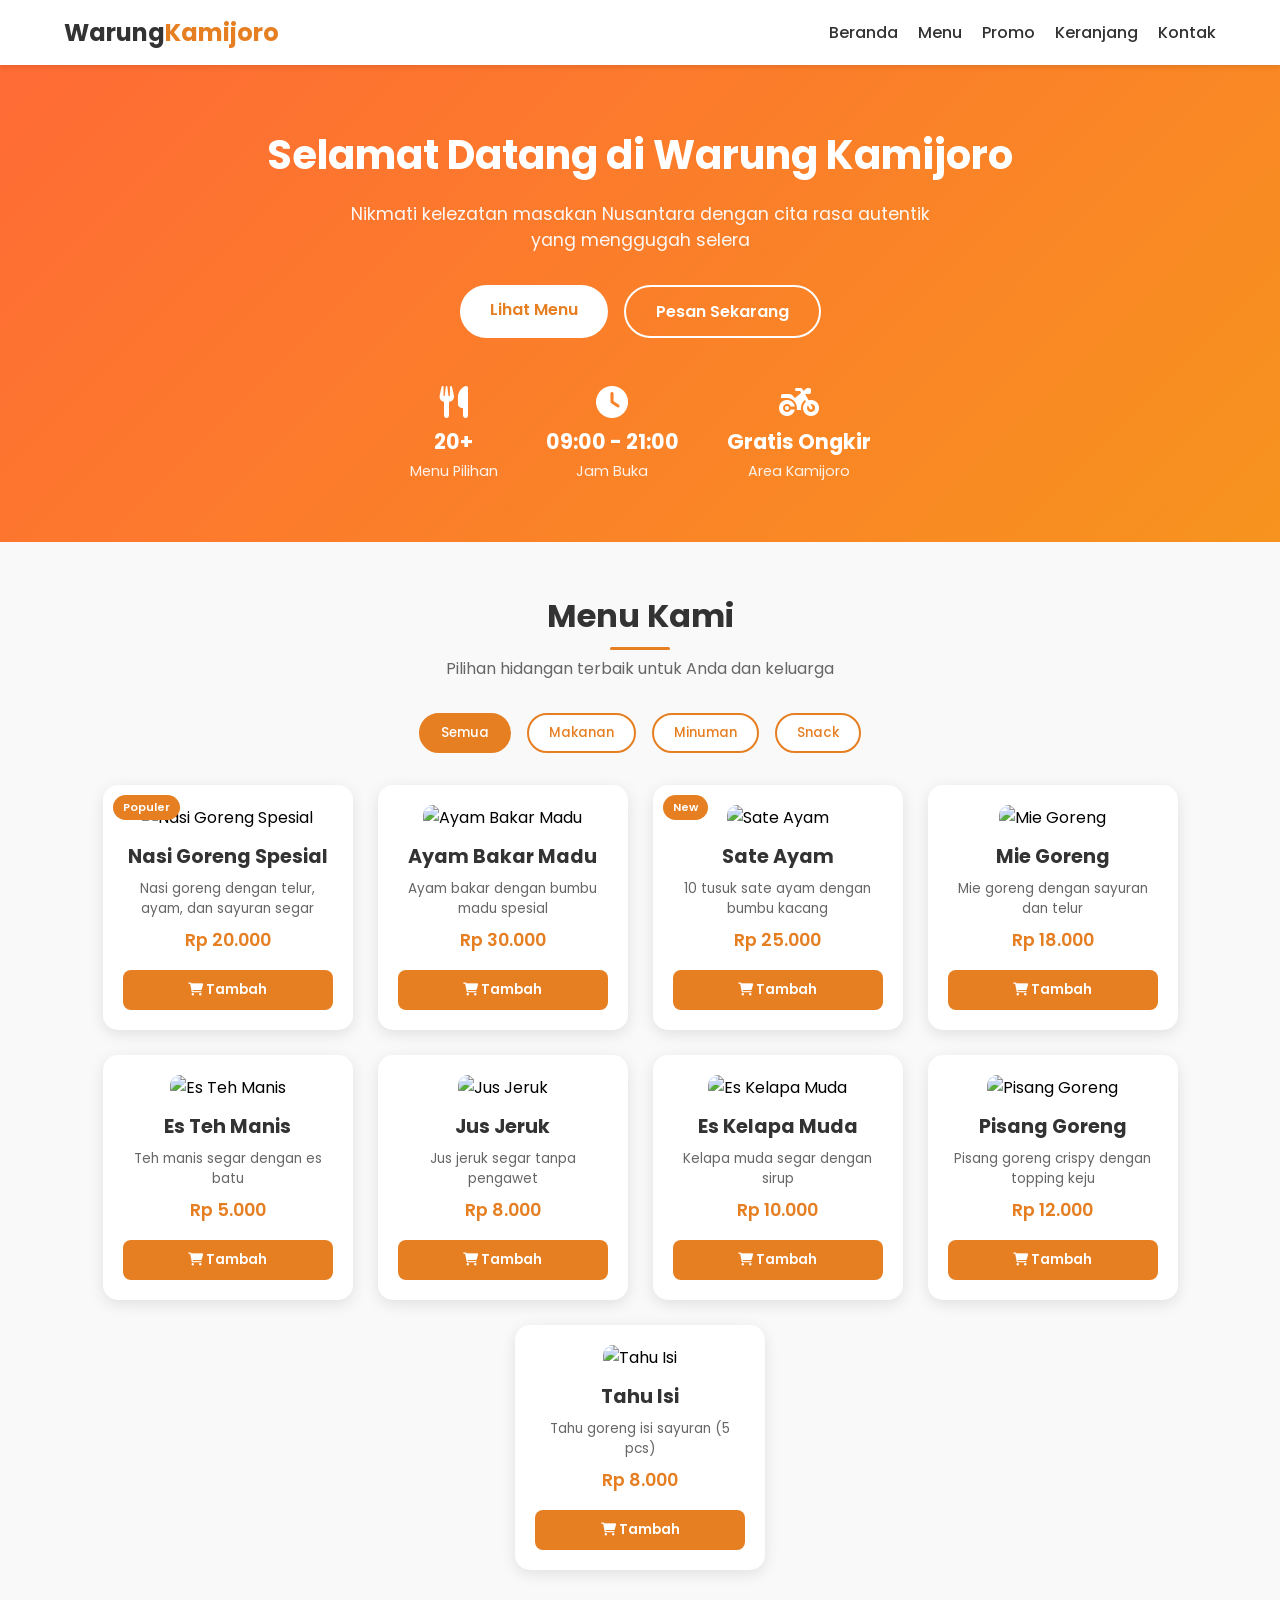
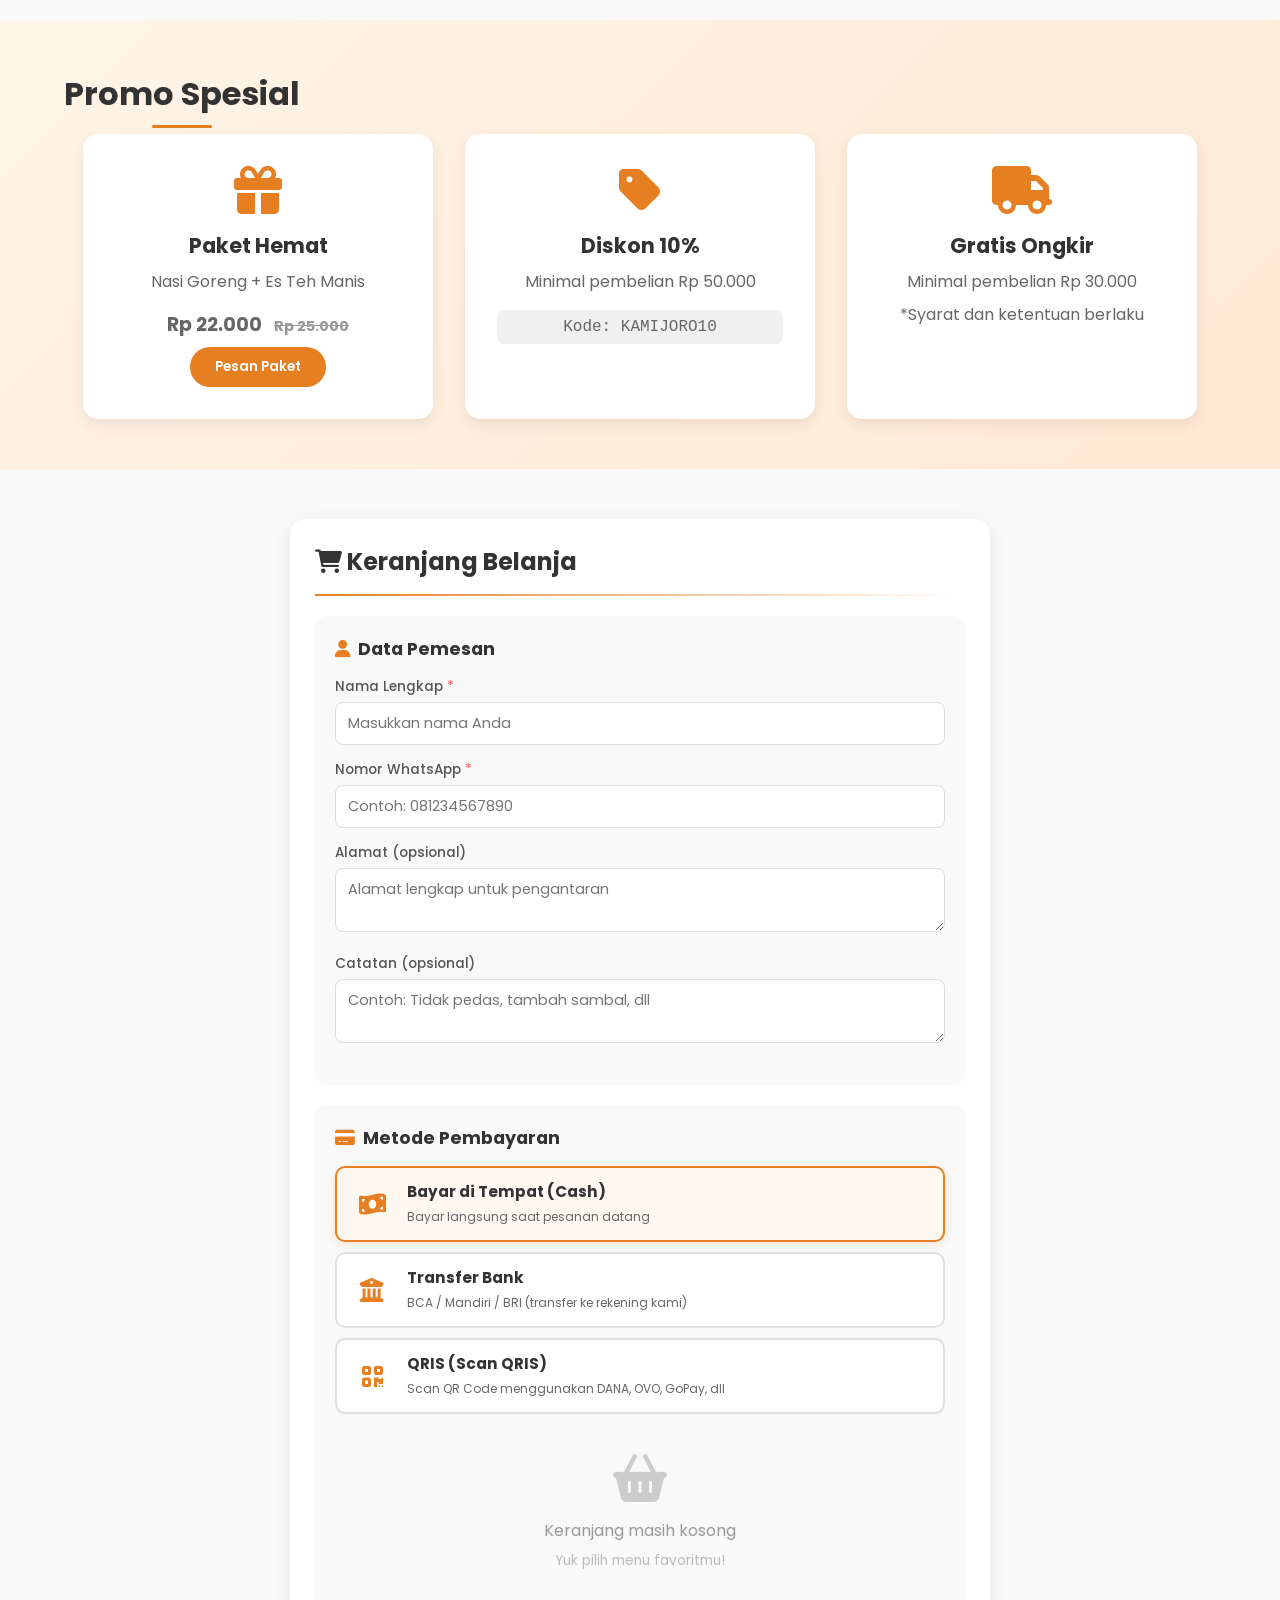
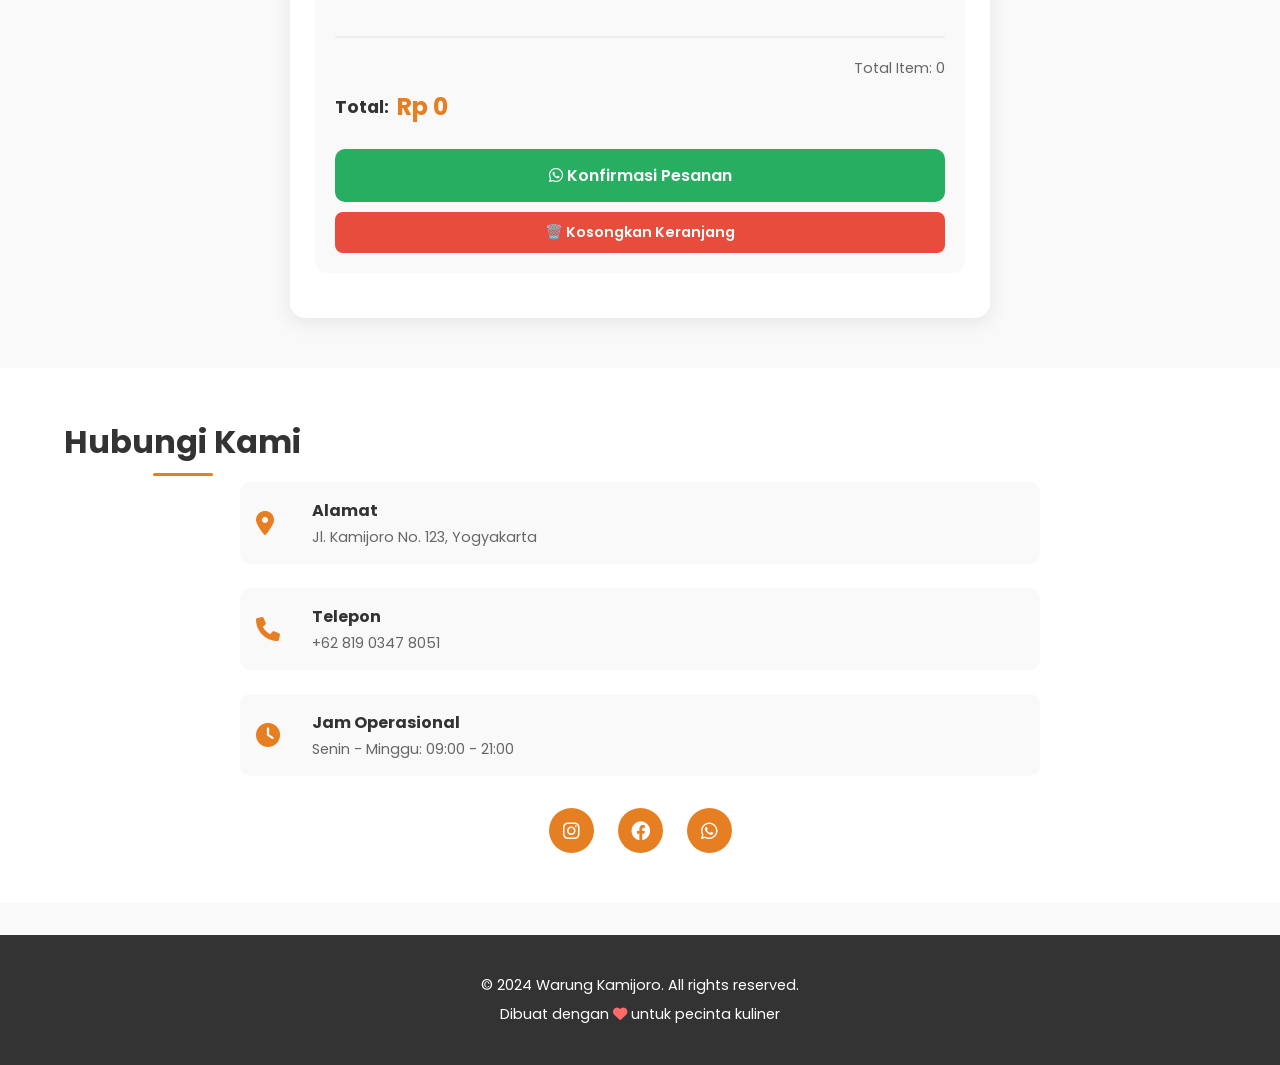
==== kamijoro.html @ e3a4b1f2 "Add files via upload" ====
<!DOCTYPE html>
<html lang="id">
<head>
    <meta charset="UTF-8">
    <meta name="viewport" content="width=device-width, initial-scale=1.0, user-scalable=yes, viewport-fit=cover">
    <meta name="description" content="Warung Kamijoro - Nikmati hidangan lezat Nasi Goreng dan Ayam Bakar spesial. Pesan sekarang untuk pengalaman kuliner terbaik!">
    <meta name="theme-color" content="#e67e22">
    <title>Warung Kamijoro - Nikmati Hidangan Lezat Khas Nusantara</title>
    <link rel="stylesheet" href="style.css">
    <link href="https://fonts.googleapis.com/css2?family=Poppins:wght@300;400;500;600;700&display=swap" rel="stylesheet">
    <link rel="stylesheet" href="https://cdnjs.cloudflare.com/ajax/libs/font-awesome/6.0.0/css/all.min.css">
</head>
<body>

    <nav>
        <div class="logo">
            <a href="#home">Warung<span>Kamijoro</span></a>
        </div>
        <div class="menu-toggle" id="menuToggle">
            <i class="fas fa-bars"></i>
        </div>
        <ul class="nav-links" id="navLinks">
            <li><a href="#home">Beranda</a></li>
            <li><a href="#menu">Menu</a></li>
            <li><a href="#promo">Promo</a></li>
            <li><a href="#cart-section">Keranjang</a></li>
            <li><a href="#contact">Kontak</a></li>
        </ul>
    </nav>

    <!-- Hero Section -->
    <section id="home" class="hero">
        <div class="hero-content">
            <h1>Selamat Datang di <span>Warung Kamijoro</span></h1>
            <p>Nikmati kelezatan masakan Nusantara dengan cita rasa autentik yang menggugah selera</p>
            <div class="hero-buttons">
                <a href="#menu" class="btn-primary">Lihat Menu</a>
                <a href="#cart-section" class="btn-secondary">Pesan Sekarang</a>
            </div>
        </div>
        <div class="hero-stats">
            <div class="stat">
                <i class="fas fa-utensils"></i>
                <h3>20+</h3>
                <p>Menu Pilihan</p>
            </div>
            <div class="stat">
                <i class="fas fa-clock"></i>
                <h3>09:00 - 21:00</h3>
                <p>Jam Buka</p>
            </div>
            <div class="stat">
                <i class="fas fa-motorcycle"></i>
                <h3>Gratis Ongkir</h3>
                <p>Area Kamijoro</p>
            </div>
        </div>
    </section>

    <!-- Menu Section -->
    <section id="menu">
        <h2 class="section-title">Menu Kami</h2>
        <p class="section-subtitle">Pilihan hidangan terbaik untuk Anda dan keluarga</p>
        
        <!-- Menu Categories -->
        <div class="menu-categories">
            <button class="category-btn active" data-category="all">Semua</button>
            <button class="category-btn" data-category="makanan">Makanan</button>
            <button class="category-btn" data-category="minuman">Minuman</button>
            <button class="category-btn" data-category="snack">Snack</button>
        </div>
        
        <div class="menu-container">
            <!-- Makanan -->
            <div class="menu-card" data-category="makanan">
                <div class="menu-badge">Populer</div>
                <img src="https://images.unsplash.com/photo-1546069901-ba9599a7e63c?w=400" alt="Nasi Goreng Spesial">
                <h3>Nasi Goreng Spesial</h3>
                <p class="menu-desc">Nasi goreng dengan telur, ayam, dan sayuran segar</p>
                <p class="menu-price">Rp 20.000</p>
                <button onclick="addToCart('Nasi Goreng Spesial', 20000)">
                    <i class="fas fa-shopping-cart"></i> Tambah
                </button>
            </div>
            
            <div class="menu-card" data-category="makanan">
                <img src="https://images.unsplash.com/photo-1596797038530-2c39fa81b487?w=400" alt="Ayam Bakar Madu">
                <h3>Ayam Bakar Madu</h3>
                <p class="menu-desc">Ayam bakar dengan bumbu madu spesial</p>
                <p class="menu-price">Rp 30.000</p>
                <button onclick="addToCart('Ayam Bakar Madu', 30000)">
                    <i class="fas fa-shopping-cart"></i> Tambah
                </button>
            </div>
            
            <div class="menu-card" data-category="makanan">
                <div class="menu-badge">New</div>
                <img src="https://images.unsplash.com/photo-1563379091339-03b21a4a5a47?w=400" alt="Sate Ayam">
                <h3>Sate Ayam</h3>
                <p class="menu-desc">10 tusuk sate ayam dengan bumbu kacang</p>
                <p class="menu-price">Rp 25.000</p>
                <button onclick="addToCart('Sate Ayam', 25000)">
                    <i class="fas fa-shopping-cart"></i> Tambah
                </button>
            </div>
            
            <div class="menu-card" data-category="makanan">
                <img src="https://images.unsplash.com/photo-1548940740-204726a19be3?w=400" alt="Mie Goreng">
                <h3>Mie Goreng</h3>
                <p class="menu-desc">Mie goreng dengan sayuran dan telur</p>
                <p class="menu-price">Rp 18.000</p>
                <button onclick="addToCart('Mie Goreng', 18000)">
                    <i class="fas fa-shopping-cart"></i> Tambah
                </button>
            </div>
            
            <!-- Minuman -->
            <div class="menu-card" data-category="minuman">
                <img src="https://images.unsplash.com/photo-1563257012-2a8b9e4bc39a?w=400" alt="Es Teh Manis">
                <h3>Es Teh Manis</h3>
                <p class="menu-desc">Teh manis segar dengan es batu</p>
                <p class="menu-price">Rp 5.000</p>
                <button onclick="addToCart('Es Teh Manis', 5000)">
                    <i class="fas fa-shopping-cart"></i> Tambah
                </button>
            </div>
            
            <div class="menu-card" data-category="minuman">
                <img src="https://images.unsplash.com/photo-1527661591475-527312dd65f5?w=400" alt="Jus Jeruk">
                <h3>Jus Jeruk</h3>
                <p class="menu-desc">Jus jeruk segar tanpa pengawet</p>
                <p class="menu-price">Rp 8.000</p>
                <button onclick="addToCart('Jus Jeruk', 8000)">
                    <i class="fas fa-shopping-cart"></i> Tambah
                </button>
            </div>
            
            <div class="menu-card" data-category="minuman">
                <img src="https://images.unsplash.com/photo-1461023058943-07fcbe16d735?w=400" alt="Es Kelapa Muda">
                <h3>Es Kelapa Muda</h3>
                <p class="menu-desc">Kelapa muda segar dengan sirup</p>
                <p class="menu-price">Rp 10.000</p>
                <button onclick="addToCart('Es Kelapa Muda', 10000)">
                    <i class="fas fa-shopping-cart"></i> Tambah
                </button>
            </div>
            
            <!-- Snack -->
            <div class="menu-card" data-category="snack">
                <img src="https://images.unsplash.com/photo-1599058917212-d750089bc07e?w=400" alt="Pisang Goreng">
                <h3>Pisang Goreng</h3>
                <p class="menu-desc">Pisang goreng crispy dengan topping keju</p>
                <p class="menu-price">Rp 12.000</p>
                <button onclick="addToCart('Pisang Goreng', 12000)">
                    <i class="fas fa-shopping-cart"></i> Tambah
                </button>
            </div>
            
            <div class="menu-card" data-category="snack">
                <img src="https://images.unsplash.com/photo-1587415184623-b93a5c1e823a?w=400" alt="Tahu Isi">
                <h3>Tahu Isi</h3>
                <p class="menu-desc">Tahu goreng isi sayuran (5 pcs)</p>
                <p class="menu-price">Rp 8.000</p>
                <button onclick="addToCart('Tahu Isi', 8000)">
                    <i class="fas fa-shopping-cart"></i> Tambah
                </button>
            </div>
        </div>
    </section>

    
    <!-- Promo Section -->
<section id="promo" class="promo">
    <h2 class="section-title">Promo Spesial</h2>
    <div class="promo-container">
        <div class="promo-card">
            <div class="promo-icon">
                <i class="fas fa-gift"></i>
            </div>
            <h3>Paket Hemat</h3>
            <p>Nasi Goreng + Es Teh Manis</p>
            <p class="promo-price">Rp 22.000 <span>Rp 25.000</span></p>
            <button onclick="addPromoPackage()">
                Pesan Paket
            </button>
        </div>
        
        <div class="promo-card">
            <div class="promo-icon">
                <i class="fas fa-tag"></i>
            </div>
            <h3>Diskon 10%</h3>
            <p>Minimal pembelian Rp 50.000</p>
            <p class="promo-code">Kode: KAMIJORO10</p>
        </div>
        
        <div class="promo-card">
            <div class="promo-icon">
                <i class="fas fa-truck"></i>
            </div>
            <h3>Gratis Ongkir</h3>
            <p>Minimal pembelian Rp 30.000</p>
            <p>*Syarat dan ketentuan berlaku</p>
        </div>
    </div>
</section>

    <!-- Cart Section -->
<section id="cart-section">
    <div class="cart-box">
        <h2><i class="fas fa-shopping-cart"></i> Keranjang Belanja</h2>
        <hr>
        
        <!-- FORM NAMA PEMBELI -->
        <div class="customer-info">
            <h3><i class="fas fa-user"></i> Data Pemesan</h3>
            <div class="form-group">
                <label for="customerName">Nama Lengkap <span class="required">*</span></label>
                <input type="text" id="customerName" placeholder="Masukkan nama Anda" class="customer-input">
            </div>
            <div class="form-group">
                <label for="customerPhone">Nomor WhatsApp <span class="required">*</span></label>
                <input type="tel" id="customerPhone" placeholder="Contoh: 081234567890" class="customer-input">
            </div>
            <div class="form-group">
                <label for="customerAddress">Alamat (opsional)</label>
                <textarea id="customerAddress" rows="2" placeholder="Alamat lengkap untuk pengantaran" class="customer-input"></textarea>
            </div>
            <div class="form-group">
                <label for="customerNote">Catatan (opsional)</label>
                <textarea id="customerNote" rows="2" placeholder="Contoh: Tidak pedas, tambah sambal, dll" class="customer-input"></textarea>
            </div>
        </div>
        
        <!-- METHOD PEMBAYARAN -->
        <div class="payment-method">
            <h3><i class="fas fa-credit-card"></i> Metode Pembayaran</h3>
            <div class="payment-options">
                <label class="payment-option">
                    <input type="radio" name="payment" value="cash" checked>
                    <div class="payment-card">
                        <i class="fas fa-money-bill-wave"></i>
                        <div class="payment-info">
                            <strong>Bayar di Tempat (Cash)</strong>
                            <small>Bayar langsung saat pesanan datang</small>
                        </div>
                    </div>
                </label>
                
                <label class="payment-option">
                    <input type="radio" name="payment" value="transfer">
                    <div class="payment-card">
                        <i class="fas fa-university"></i>
                        <div class="payment-info">
                            <strong>Transfer Bank</strong>
                            <small>BCA / Mandiri / BRI (transfer ke rekening kami)</small>
                        </div>
                    </div>
                </label>
                
                <label class="payment-option">
                    <input type="radio" name="payment" value="qris">
                    <div class="payment-card">
                        <i class="fas fa-qrcode"></i>
                        <div class="payment-info">
                            <strong>QRIS (Scan QRIS)</strong>
                            <small>Scan QR Code menggunakan DANA, OVO, GoPay, dll</small>
                        </div>
                    </div>
                </label>
            </div>
            
            <!-- Detail Rekening Transfer -->
            <div id="transfer-info" class="bank-info" style="display: none;">
                <div class="info-box">
                    <i class="fas fa-university"></i>
                    <h4>Nomor Rekening Transfer</h4>
                    <div class="bank-details">
                        <div class="bank-item">
                            <span class="bank-name">BCA</span>
                            <span class="bank-number">123 456 7890</span>
                            <span class="bank-owner">a.n Warung Kamijoro</span>
                        </div>
                        <div class="bank-item">
                            <span class="bank-name">Mandiri</span>
                            <span class="bank-number">987 654 3210</span>
                            <span class="bank-owner">a.n Warung Kamijoro</span>
                        </div>
                        <div class="bank-item">
                            <span class="bank-name">BRI</span>
                            <span class="bank-number">1122 3344 5566</span>
                            <span class="bank-owner">a.n Warung Kamijoro</span>
                        </div>
                    </div>
                    <small class="info-note">*Transfer sesuai total pesanan, upload bukti transfer ke WhatsApp</small>
                </div>
            </div>
            
            <!-- QRIS Image -->
            <div id="qris-info" class="qris-info" style="display: none;">
    <div class="qris-box">
        <i class="fas fa-qrcode"></i>
        <h4>Scan QRIS untuk Pembayaran</h4>
        
        <!-- Tampilkan Total Pembayaran -->
        <div class="total-payment-info">
            <p class="total-label">Total yang harus dibayar:</p>
            <p class="total-amount" id="qris-total-amount">Rp 0</p>
            <small class="scan-instruction">*Scan QRIS, lalu masukkan nominal di atas</small>
        </div>
        
        <div class="qris-image-container">
            <img src="qrcode.jpeg" alt="QRIS Warung Kamijoro" class="qris-image" id="qris-image">
            <p class="qris-instruction">Scan QR Code di atas menggunakan:</p>
            <div class="qris-apps">
                <span>DANA</span>
                <span>OVO</span>
                <span>GoPay</span>
                <span>LinkAja</span>
                <span>ShopeePay</span>
            </div>
            <div class="manual-note">
                <i class="fas fa-info-circle"></i>
                <small>Setelah scan, masukkan nominal <strong id="nominal-display">Rp 0</strong> pada aplikasi pembayaran</small>
            </div>
        </div>
    </div>
</div>
        
        <div id="cart-items">
            <div class="empty-cart">
                <i class="fas fa-shopping-basket"></i>
                <p class="empty-msg">Keranjang masih kosong</p>
                <p class="empty-sub">Yuk pilih menu favoritmu!</p>
            </div>
        </div>
        <div class="cart-footer">
            <div class="cart-summary">
                <span>Total Item: <span id="total-items">0</span></span>
            </div>
            <h3>Total: <span id="total-price">Rp 0</span></h3>
            <button onclick="checkoutWhatsApp()" class="btn-checkout">
                <i class="fab fa-whatsapp"></i> Konfirmasi Pesanan
            </button>
        </div>
    </div>
</section>

    <!-- Contact Section -->
    <section id="contact" class="contact">
        <h2 class="section-title">Hubungi Kami</h2>
        <div class="contact-container">
            <div class="contact-info">
                <div class="info-item">
                    <i class="fas fa-map-marker-alt"></i>
                    <div>
                        <h4>Alamat</h4>
                        <p>Jl. Kamijoro No. 123, Yogyakarta</p>
                    </div>
                </div>
                <div class="info-item">
                    <i class="fas fa-phone"></i>
                    <div>
                        <h4>Telepon</h4>
                        <p>+62 819 0347 8051</p>
                    </div>
                </div>
                <div class="info-item">
                    <i class="fas fa-clock"></i>
                    <div>
                        <h4>Jam Operasional</h4>
                        <p>Senin - Minggu: 09:00 - 21:00</p>
                    </div>
                </div>
            </div>
            
            <div class="social-links">
                <a href="#" class="social"><i class="fab fa-instagram"></i></a>
                <a href="#" class="social"><i class="fab fa-facebook"></i></a>
                <a href="#" class="social"><i class="fab fa-whatsapp"></i></a>
            </div>
        </div>
    </section>
    <!-- Footer -->
    <footer>
        <p>&copy; 2024 Warung Kamijoro. All rights reserved.</p>
        <p>Dibuat dengan <i class="fas fa-heart"></i> untuk pecinta kuliner</p>
    </footer>
    <script src="index.js"></script>
</body>
</html>
---- style.css ----
* {
    margin: 0;
    padding: 0;
    box-sizing: border-box;
    font-family: 'Poppins', sans-serif;
}

html {
    scroll-behavior: smooth;
}

body {
    background-color: #f9f9f9;
    overflow-x: hidden;
}

/* Navigation - Responsive */
nav {
    display: flex;
    justify-content: space-between;
    align-items: center;
    padding: 15px 5%;
    background: #fff;
    box-shadow: 0 2px 5px rgba(0, 0, 0, 0.1);
    position: sticky;
    top: 0;
    z-index: 100;
    flex-wrap: wrap;
    gap: 15px;
}

.logo a {
    text-decoration: none;
    color: #333;
    font-weight: 700;
    font-size: 1.5rem;
}

.logo span {
    color: #e67e22;
}

.menu-toggle {
    display: none;
    font-size: 1.5rem;
    cursor: pointer;
    color: #333;
}

.nav-links {
    list-style: none;
    display: flex;
    gap: 20px;
    flex-wrap: wrap;
}

.nav-links a {
    text-decoration: none;
    color: #333;
    transition: color 0.3s ease;
    font-weight: 500;
}

.nav-links a:hover {
    color: #e67e22;
}

/* Hero Section */
.hero {
    background: linear-gradient(135deg, #ff6b35 0%, #f7931e 100%);
    color: white;
    padding: 60px 5%;
    text-align: center;
}

.hero-content h1 {
    font-size: 2.5rem;
    margin-bottom: 1rem;
}

.hero-content h1 span {
    display: inline-block;
    animation: fadeInUp 0.8s ease;
}

.hero-content p {
    font-size: 1.1rem;
    margin-bottom: 2rem;
    opacity: 0.95;
    max-width: 600px;
    margin-left: auto;
    margin-right: auto;
}

.hero-buttons {
    display: flex;
    gap: 1rem;
    justify-content: center;
    flex-wrap: wrap;
}

.btn-primary, .btn-secondary {
    padding: 12px 30px;
    border-radius: 50px;
    text-decoration: none;
    font-weight: 600;
    transition: all 0.3s ease;
    display: inline-block;
}

.btn-primary {
    background: white;
    color: #e67e22;
}

.btn-primary:hover {
    transform: translateY(-2px);
    box-shadow: 0 5px 15px rgba(0,0,0,0.2);
}

.btn-secondary {
    background: transparent;
    color: white;
    border: 2px solid white;
}

.btn-secondary:hover {
    background: white;
    color: #e67e22;
    transform: translateY(-2px);
}

.hero-stats {
    display: flex;
    justify-content: center;
    gap: 3rem;
    margin-top: 3rem;
    flex-wrap: wrap;
}

.stat {
    text-align: center;
}

.stat i {
    font-size: 2rem;
    margin-bottom: 0.5rem;
}

.stat h3 {
    font-size: 1.3rem;
    margin-bottom: 0.25rem;
}

.stat p {
    font-size: 0.9rem;
    opacity: 0.9;
}

/* Menu Section - Responsive */
#menu {
    padding: 50px 5%;
    text-align: center;
}

.section-title {
    font-size: 2rem;
    color: #333;
    margin-bottom: 1rem;
    position: relative;
    display: inline-block;
}

.section-title::after {
    content: '';
    position: absolute;
    bottom: -10px;
    left: 50%;
    transform: translateX(-50%);
    width: 60px;
    height: 3px;
    background: #e67e22;
    border-radius: 2px;
}

.section-subtitle {
    color: #666;
    margin-bottom: 2rem;
    font-size: 1rem;
}

/* Menu Categories */
.menu-categories {
    display: flex;
    justify-content: center;
    gap: 1rem;
    margin-bottom: 2rem;
    flex-wrap: wrap;
}

.category-btn {
    padding: 8px 20px;
    background: #fff;
    border: 2px solid #e67e22;
    color: #e67e22;
    border-radius: 25px;
    cursor: pointer;
    font-weight: 500;
    transition: all 0.3s ease;
}

.category-btn.active,
.category-btn:hover {
    background: #e67e22;
    color: white;
}

.menu-container {
    display: flex;
    gap: 25px;
    justify-content: center;
    flex-wrap: wrap;
    max-width: 1200px;
    margin: 0 auto;
}

.menu-card {
    background: #fff;
    padding: 20px;
    border-radius: 15px;
    box-shadow: 0 4px 15px rgba(0, 0, 0, 0.1);
    width: 100%;
    max-width: 250px;
    transition: transform 0.3s ease, box-shadow 0.3s ease;
    position: relative;
}

.menu-card:hover {
    transform: translateY(-5px);
    box-shadow: 0 8px 25px rgba(0, 0, 0, 0.15);
}

.menu-badge {
    position: absolute;
    top: 10px;
    left: 10px;
    background: #e67e22;
    color: white;
    padding: 4px 10px;
    border-radius: 20px;
    font-size: 0.7rem;
    font-weight: 600;
    z-index: 1;
}

.menu-card img {
    width: 100%;
    height: 180px;
    object-fit: cover;
    border-radius: 10px;
}

.menu-desc {
    font-size: 0.85rem;
    color: #666;
    margin: 8px 0;
    font-weight: normal;
}

.menu-card h3 {
    margin: 12px 0 4px;
    color: #333;
    font-size: 1.2rem;
}

.menu-price {
    color: #e67e22;
    font-weight: 600;
    font-size: 1.1rem;
    margin-bottom: 12px;
}

.menu-card button {
    background: #e67e22;
    color: #fff;
    border: none;
    padding: 10px 20px;
    border-radius: 8px;
    cursor: pointer;
    margin-top: 5px;
    font-weight: 600;
    transition: background 0.3s ease;
    width: 100%;
}

.menu-card button:hover {
    background: #d35400;
}

/* Promo Section */
.promo {
    padding: 50px 5%;
    background: linear-gradient(135deg, #fff5e8 0%, #ffe8d4 100%);
}

.promo-container {
    display: flex;
    justify-content: center;
    gap: 2rem;
    flex-wrap: wrap;
    max-width: 1200px;
    margin: 0 auto;
}

.promo-card {
    background: white;
    padding: 2rem;
    border-radius: 15px;
    text-align: center;
    flex: 1;
    min-width: 250px;
    max-width: 350px;
    box-shadow: 0 5px 15px rgba(0,0,0,0.08);
    transition: transform 0.3s ease;
}

.promo-card:hover {
    transform: translateY(-5px);
}

.promo-icon i {
    font-size: 3rem;
    color: #e67e22;
    margin-bottom: 1rem;
}

.promo-card h3 {
    font-size: 1.3rem;
    margin-bottom: 0.5rem;
    color: #333;
}

.promo-card p {
    color: #666;
    margin-bottom: 0.5rem;
}

.promo-price {
    font-size: 1.2rem;
    font-weight: bold;
    color: #e67e22;
    margin: 1rem 0;
}

.promo-price span {
    text-decoration: line-through;
    color: #999;
    font-size: 0.9rem;
    margin-left: 0.5rem;
}

.promo-code {
    background: #f0f0f0;
    padding: 8px;
    border-radius: 8px;
    font-family: monospace;
    font-size: 1rem;
    margin-top: 1rem;
}

.promo-card button {
    background: #e67e22;
    color: white;
    border: none;
    padding: 10px 25px;
    border-radius: 25px;
    cursor: pointer;
    font-weight: 600;
    transition: all 0.3s ease;
}

.promo-card button:hover {
    background: #d35400;
    transform: scale(1.05);
}

/* Cart Section - Responsive */
#cart-section {
    padding: 50px 5%;
    background: #f9f9f9;
}

.cart-box {
    background: #fff;
    padding: 25px;
    border-radius: 15px;
    max-width: 700px;
    margin: 0 auto;
    box-shadow: 0 5px 20px rgba(0, 0, 0, 0.08);
}

.cart-box h2 {
    color: #333;
    margin-bottom: 15px;
    font-size: 1.5rem;
}

.cart-box hr {
    margin-bottom: 20px;
    border: none;
    height: 2px;
    background: linear-gradient(to right, #e67e22, transparent);
}

#cart-items {
    max-height: 400px;
    overflow-y: auto;
}

.empty-cart {
    text-align: center;
    padding: 40px 20px;
}

.empty-cart i {
    font-size: 3rem;
    color: #ccc;
    margin-bottom: 1rem;
}

.empty-msg {
    text-align: center;
    color: #999;
    font-size: 1rem;
    margin-bottom: 0.5rem;
}

.empty-sub {
    text-align: center;
    color: #bbb;
    font-size: 0.85rem;
}

.cart-summary {
    text-align: right;
    margin-bottom: 10px;
    color: #666;
    font-size: 0.9rem;
}

.cart-item {
    display: flex;
    justify-content: space-between;
    align-items: center;
    padding: 15px 0;
    border-bottom: 1px solid #eee;
    flex-wrap: wrap;
    gap: 10px;
}

.cart-item-info {
    flex: 1;
    min-width: 120px;
}

.cart-item-name {
    font-weight: 600;
    color: #333;
}

.cart-item-price {
    font-size: 0.9rem;
    color: #e67e22;
    margin-top: 4px;
}

.qty-control {
    display: flex;
    align-items: center;
    gap: 12px;
    background: #f5f5f5;
    padding: 5px 12px;
    border-radius: 25px;
}

.qty-btn {
    background: #fff;
    border: 1px solid #ddd;
    padding: 5px 12px;
    cursor: pointer;
    border-radius: 20px;
    font-weight: bold;
    font-size: 1rem;
    transition: all 0.2s ease;
}

.qty-btn:hover {
    background: #e67e22;
    color: white;
    border-color: #e67e22;
}

.qty-value {
    font-weight: 600;
    min-width: 30px;
    text-align: center;
}

.item-total {
    font-weight: 700;
    color: #e67e22;
    min-width: 80px;
    text-align: right;
}

.remove-item {
    background: #ff6b6b;
    color: white;
    border: none;
    padding: 6px 12px;
    border-radius: 20px;
    cursor: pointer;
    font-size: 0.8rem;
    transition: background 0.2s ease;
}

.remove-item:hover {
    background: #ff4757;
}

.cart-footer {
    margin-top: 25px;
    padding-top: 20px;
    border-top: 2px solid #eee;
    text-align: right;
}

.cart-footer h3 {
    font-size: 1.3rem;
    color: #333;
    margin-bottom: 15px;
}

#total-price {
    color: #e67e22;
    font-size: 1.5rem;
}

.btn-checkout {
    background: #27ae60;
    color: white;
    border: none;
    padding: 14px 25px;
    border-radius: 10px;
    cursor: pointer;
    margin-top: 10px;
    width: 100%;
    font-size: 1rem;
    font-weight: 600;
    transition: background 0.3s ease;
}

.btn-checkout:hover {
    background: #229954;
    transform: translateY(-2px);
}

/* Contact Section */
.contact {
    padding: 50px 5%;
    background: #fff;
}

.contact-container {
    max-width: 800px;
    margin: 0 auto;
}

.contact-info {
    display: flex;
    flex-direction: column;
    gap: 1.5rem;
    margin-bottom: 2rem;
}

.info-item {
    display: flex;
    align-items: center;
    gap: 1rem;
    padding: 1rem;
    background: #f9f9f9;
    border-radius: 10px;
    transition: transform 0.3s ease;
}

.info-item:hover {
    transform: translateX(5px);
}

.info-item i {
    font-size: 1.5rem;
    color: #e67e22;
    width: 40px;
}

.info-item h4 {
    font-size: 1rem;
    color: #333;
    margin-bottom: 0.25rem;
}

.info-item p {
    color: #666;
    font-size: 0.9rem;
}

.social-links {
    display: flex;
    justify-content: center;
    gap: 1.5rem;
    margin-top: 2rem;
}

.social {
    width: 45px;
    height: 45px;
    background: #e67e22;
    color: white;
    border-radius: 50%;
    display: flex;
    align-items: center;
    justify-content: center;
    text-decoration: none;
    transition: all 0.3s ease;
}

.social:hover {
    background: #d35400;
    transform: translateY(-3px);
}

.social i {
    font-size: 1.2rem;
}

/* Footer */
footer {
    background: #333;
    color: white;
    text-align: center;
    padding: 2rem;
    margin-top: 2rem;
}

footer p {
    margin: 0.5rem 0;
    font-size: 0.9rem;
}

footer i {
    color: #ff6b6b;
}

/* Animations */
@keyframes fadeInUp {
    from {
        opacity: 0;
        transform: translateY(30px);
    }
    to {
        opacity: 1;
        transform: translateY(0);
    }
}

/* Responsive Design - Mobile First */
@media screen and (max-width: 768px) {
    .menu-toggle {
        display: block;
    }
    
    .nav-links {
        display: none;
        width: 100%;
        flex-direction: column;
        align-items: center;
        gap: 15px;
        padding: 20px 0;
    }
    
    .nav-links.active {
        display: flex;
    }
    
    nav {
        flex-direction: row;
        padding: 15px 20px;
    }
    
    .nav-links a {
        font-size: 0.95rem;
    }
    
    .hero-content h1 {
        font-size: 1.8rem;
    }
    
    .hero-content p {
        font-size: 1rem;
    }
    
    .hero-stats {
        gap: 1.5rem;
    }
    
    .stat h3 {
        font-size: 1rem;
    }
    
    .section-title {
        font-size: 1.8rem;
    }
    
    #menu {
        padding: 40px 20px;
    }
    
    .menu-container {
        gap: 20px;
    }
    
    .menu-card {
        max-width: 280px;
        padding: 15px;
    }
    
    .menu-card img {
        height: 160px;
    }
    
    .promo-card {
        min-width: 280px;
    }
    
    #cart-section {
        padding: 40px 20px;
    }
    
    .cart-box {
        padding: 20px;
    }
    
    .cart-item {
        flex-direction: column;
        align-items: flex-start;
    }
    
    .cart-item-info {
        width: 100%;
    }
    
    .qty-control {
        margin: 8px 0;
    }
    
    .item-total {
        text-align: left;
        width: 100%;
    }
    
    .remove-item {
        align-self: flex-end;
        margin-top: -40px;
    }
    
    .cart-footer h3 {
        font-size: 1.2rem;
    }
    
    #total-price {
        font-size: 1.3rem;
    }
    
    .btn-checkout {
        padding: 12px 20px;
        font-size: 0.95rem;
    }
    
    .info-item {
        padding: 0.8rem;
    }
}

@media screen and (max-width: 480px) {
    .logo a {
        font-size: 1.3rem;
    }
    
    .hero-content h1 {
        font-size: 1.5rem;
    }
    
    .section-title {
        font-size: 1.5rem;
    }
    
    .menu-card {
        max-width: 100%;
    }
    
    .menu-card h3 {
        font-size: 1.1rem;
    }
    
    .cart-box h2 {
        font-size: 1.3rem;
    }
    
    .qty-btn {
        padding: 4px 10px;
    }
    
    .btn-checkout {
        padding: 10px 15px;
        font-size: 0.9rem;
    }
    
    .hero-buttons {
        flex-direction: column;
        align-items: center;
    }
    
    .btn-primary, .btn-secondary {
        width: 100%;
        max-width: 200px;
        text-align: center;
    }
}

/* Smooth Scroll untuk Mobile */
@media (hover: none) and (pointer: coarse) {
    .menu-card:hover {
        transform: none;
    }
    
    button {
        -webkit-tap-highlight-color: transparent;
    }
    
    button:active {
        transform: scale(0.98);
    }
}
/* Customer Info Form */
.customer-info {
    background: #f9f9f9;
    padding: 20px;
    border-radius: 12px;
    margin-bottom: 20px;
}

.customer-info h3 {
    font-size: 1.1rem;
    color: #333;
    margin-bottom: 15px;
    display: flex;
    align-items: center;
    gap: 8px;
}

.customer-info h3 i {
    color: #e67e22;
}

.form-group {
    margin-bottom: 15px;
}

.form-group label {
    display: block;
    font-size: 0.85rem;
    font-weight: 500;
    color: #555;
    margin-bottom: 5px;
}

.customer-input {
    width: 100%;
    padding: 10px 12px;
    border: 1px solid #ddd;
    border-radius: 8px;
    font-size: 0.9rem;
    font-family: 'Poppins', sans-serif;
    transition: all 0.3s ease;
}

.customer-input:focus {
    outline: none;
    border-color: #e67e22;
    box-shadow: 0 0 0 3px rgba(230, 126, 34, 0.1);
}

textarea.customer-input {
    resize: vertical;
    min-height: 60px;
}

/* Responsive */
@media screen and (max-width: 768px) {
    .customer-info {
        padding: 15px;
    }
    
    .customer-input {
        padding: 8px 10px;
        font-size: 0.85rem;
    }
}
/* Payment Method Styles */
.payment-method {
    background: #f9f9f9;
    padding: 20px;
    border-radius: 12px;
    margin-bottom: 20px;
}

.payment-method h3 {
    font-size: 1.1rem;
    color: #333;
    margin-bottom: 15px;
    display: flex;
    align-items: center;
    gap: 8px;
}

.payment-method h3 i {
    color: #e67e22;
}

.payment-options {
    display: flex;
    flex-direction: column;
    gap: 10px;
}

.payment-option {
    display: block;
    cursor: pointer;
}

.payment-option input[type="radio"] {
    display: none;
}

.payment-card {
    display: flex;
    align-items: center;
    gap: 15px;
    padding: 12px 15px;
    border: 2px solid #e0e0e0;
    border-radius: 10px;
    background: white;
    transition: all 0.3s ease;
}

.payment-option input[type="radio"]:checked + .payment-card {
    border-color: #e67e22;
    background: #fff8f0;
    box-shadow: 0 2px 8px rgba(230, 126, 34, 0.2);
}

.payment-card i {
    font-size: 1.5rem;
    color: #e67e22;
    width: 40px;
    text-align: center;
}

.payment-info {
    flex: 1;
}

.payment-info strong {
    display: block;
    font-size: 0.95rem;
    color: #333;
}

.payment-info small {
    font-size: 0.75rem;
    color: #666;
}

/* Bank Info */
.bank-info, .qris-info {
    margin-top: 15px;
}

.info-box, .qris-box {
    background: white;
    border-radius: 10px;
    padding: 15px;
    border: 1px solid #e0e0e0;
}

.info-box i, .qris-box i {
    font-size: 2rem;
    color: #e67e22;
    display: block;
    text-align: center;
    margin-bottom: 10px;
}

.info-box h4, .qris-box h4 {
    text-align: center;
    font-size: 1rem;
    margin-bottom: 15px;
    color: #333;
}

.bank-details {
    display: flex;
    flex-direction: column;
    gap: 12px;
    margin-bottom: 10px;
}

.bank-item {
    display: flex;
    flex-wrap: wrap;
    align-items: center;
    gap: 10px;
    padding: 8px;
    background: #f5f5f5;
    border-radius: 8px;
}

.bank-name {
    font-weight: 600;
    color: #e67e22;
    min-width: 70px;
}

.bank-number {
    font-family: monospace;
    font-size: 1rem;
    font-weight: 600;
    color: #333;
}

.bank-owner {
    font-size: 0.8rem;
    color: #666;
}

/* QRIS Styles */
.qris-image-container {
    text-align: center;
}

.qris-image {
    width: 200px;
    height: 200px;
    object-fit: contain;
    background: white;
    border-radius: 12px;
    margin: 10px auto;
    display: block;
    box-shadow: 0 4px 12px rgba(0,0,0,0.1);
}

.qris-instruction {
    font-size: 0.85rem;
    color: #666;
    margin: 10px 0 8px;
}

.qris-apps {
    display: flex;
    flex-wrap: wrap;
    justify-content: center;
    gap: 8px;
    margin: 10px 0;
}

.qris-apps span {
    background: #f0f0f0;
    padding: 4px 12px;
    border-radius: 20px;
    font-size: 0.75rem;
    color: #e67e22;
}

.info-note {
    font-size: 0.7rem;
    color: #999;
    display: block;
    text-align: center;
    margin-top: 10px;
}

.required {
    color: #ff6b6b;
}

/* Responsive */
@media screen and (max-width: 768px) {
    .payment-method {
        padding: 15px;
    }
    
    .payment-card {
        padding: 10px 12px;
    }
    
    .bank-item {
        flex-direction: column;
        align-items: flex-start;
        gap: 5px;
    }
    
    .qris-image {
        width: 150px;
        height: 150px;
    }
}
.total-payment-info {
    background: #fff8f0;
    padding: 12px;
    border-radius: 10px;
    margin-bottom: 15px;
    text-align: center;
    border: 1px dashed #e67e22;
}

.total-label {
    font-size: 0.85rem;
    color: #666;
    margin-bottom: 5px;
}

.total-amount {
    font-size: 1.5rem;
    font-weight: 700;
    color: #e67e22;
}

.scan-instruction {
    font-size: 0.7rem;
    color: #999;
    display: block;
    margin-top: 5px;
}

.manual-note {
    margin-top: 12px;
    padding-top: 10px;
    border-top: 1px solid #eee;
}

.manual-note i {
    color: #e67e22;
    margin-right: 5px;
}

.manual-note small {
    color: #666;
    font-size: 0.75rem;
}
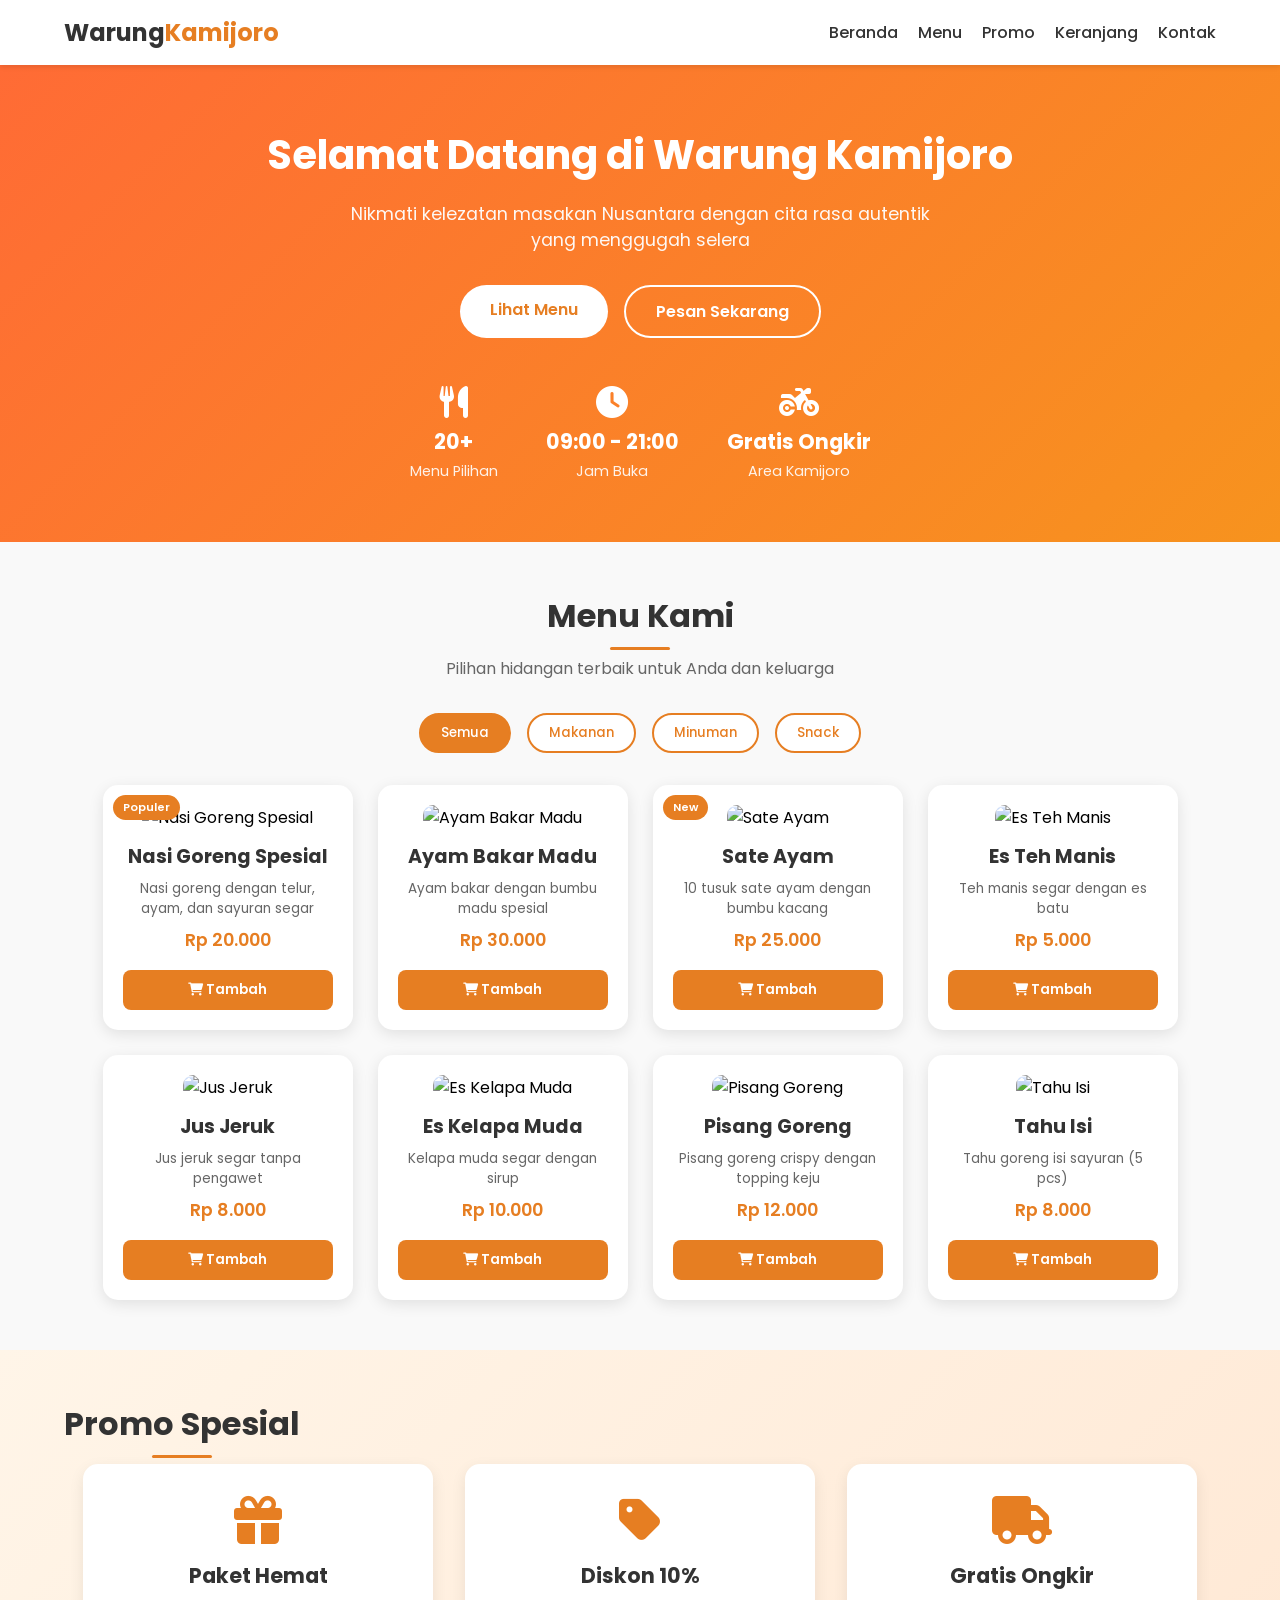
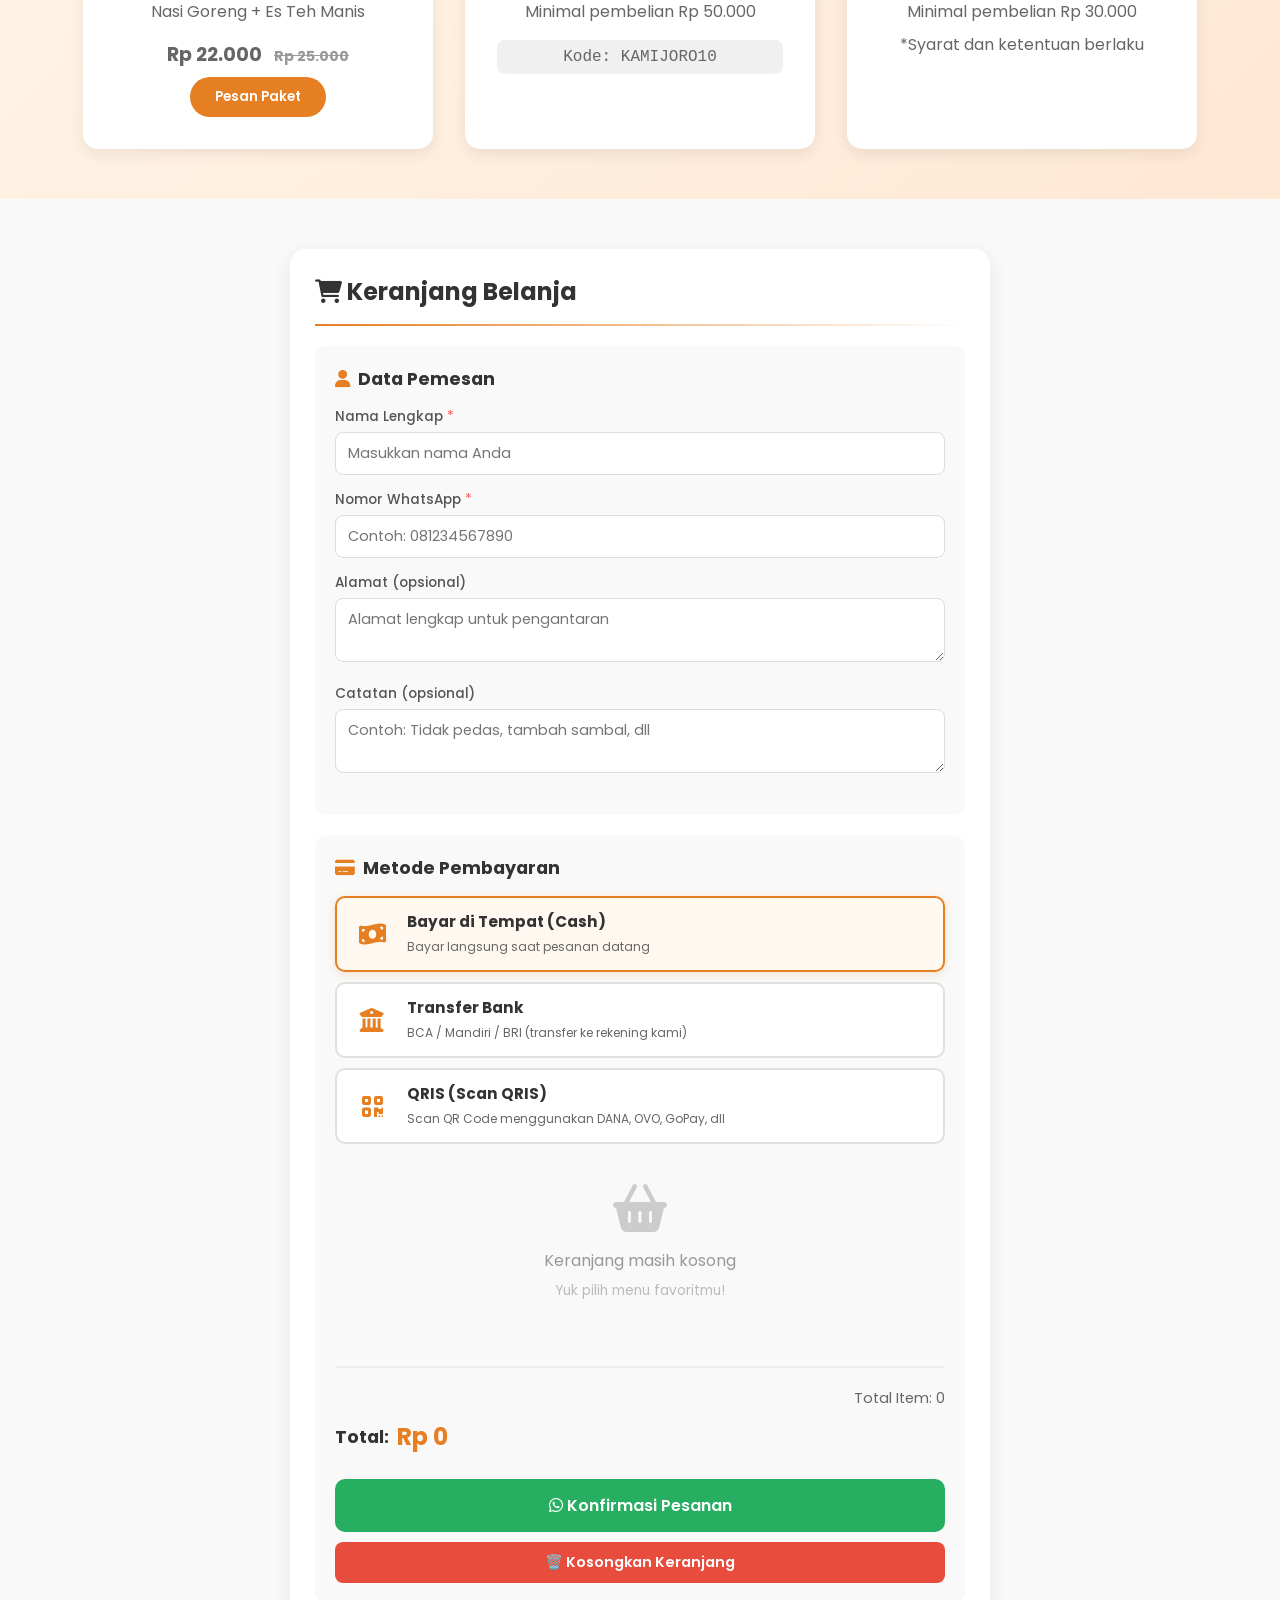
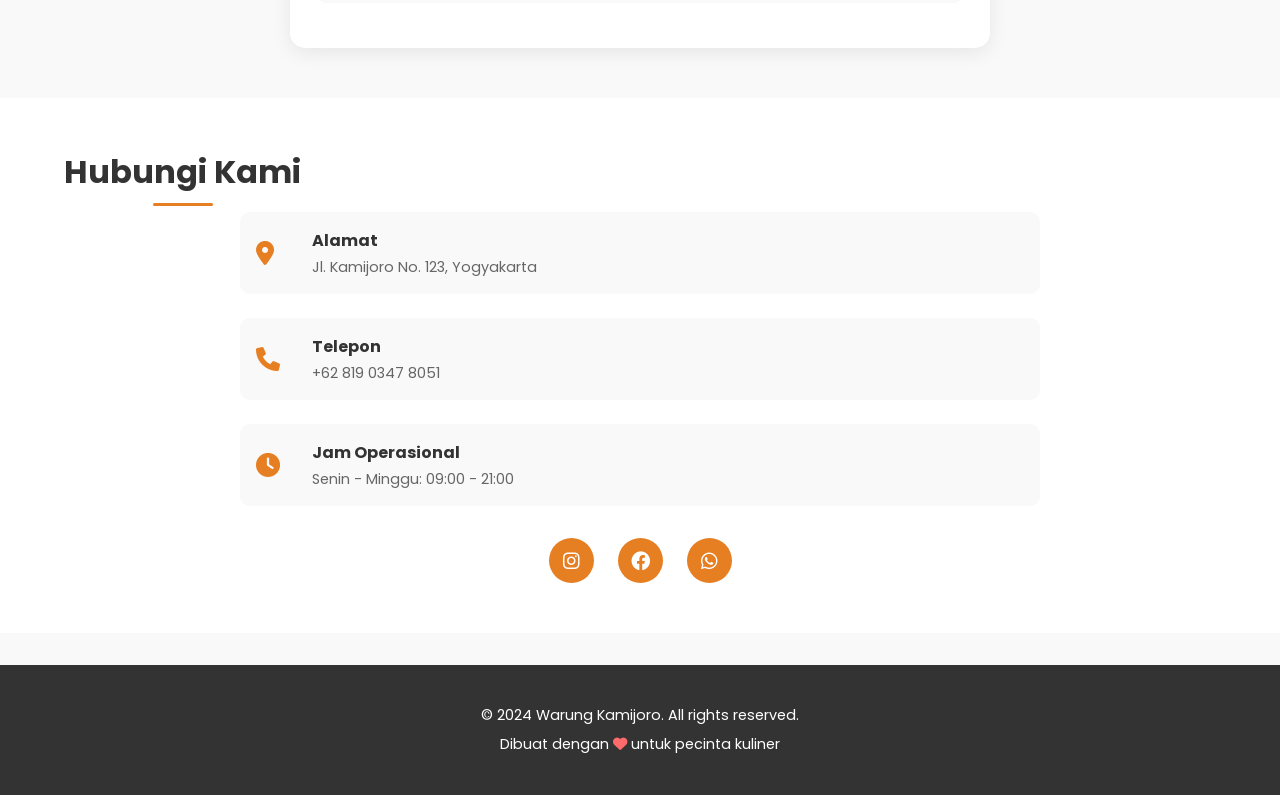
==== commit 80f813a8: "Update kamijoro.html" ====
--- a/kamijoro.html
+++ b/kamijoro.html
@@ -74,7 +74,7 @@
             <!-- Makanan -->
             <div class="menu-card" data-category="makanan">
                 <div class="menu-badge">Populer</div>
-                <img src="https://images.unsplash.com/photo-1546069901-ba9599a7e63c?w=400" alt="Nasi Goreng Spesial">
+                <img src="" alt="Nasi Goreng Spesial">
                 <h3>Nasi Goreng Spesial</h3>
                 <p class="menu-desc">Nasi goreng dengan telur, ayam, dan sayuran segar</p>
                 <p class="menu-price">Rp 20.000</p>
@@ -84,7 +84,7 @@
             </div>
             
             <div class="menu-card" data-category="makanan">
-                <img src="https://images.unsplash.com/photo-1596797038530-2c39fa81b487?w=400" alt="Ayam Bakar Madu">
+                <img src="" alt="Ayam Bakar Madu">
                 <h3>Ayam Bakar Madu</h3>
                 <p class="menu-desc">Ayam bakar dengan bumbu madu spesial</p>
                 <p class="menu-price">Rp 30.000</p>
@@ -95,7 +95,7 @@
             
             <div class="menu-card" data-category="makanan">
                 <div class="menu-badge">New</div>
-                <img src="https://images.unsplash.com/photo-1563379091339-03b21a4a5a47?w=400" alt="Sate Ayam">
+                <img src="" alt="Sate Ayam">
                 <h3>Sate Ayam</h3>
                 <p class="menu-desc">10 tusuk sate ayam dengan bumbu kacang</p>
                 <p class="menu-price">Rp 25.000</p>
@@ -103,20 +103,9 @@
                     <i class="fas fa-shopping-cart"></i> Tambah
                 </button>
             </div>
-            
-            <div class="menu-card" data-category="makanan">
-                <img src="https://images.unsplash.com/photo-1548940740-204726a19be3?w=400" alt="Mie Goreng">
-                <h3>Mie Goreng</h3>
-                <p class="menu-desc">Mie goreng dengan sayuran dan telur</p>
-                <p class="menu-price">Rp 18.000</p>
-                <button onclick="addToCart('Mie Goreng', 18000)">
-                    <i class="fas fa-shopping-cart"></i> Tambah
-                </button>
-            </div>
-            
             <!-- Minuman -->
             <div class="menu-card" data-category="minuman">
-                <img src="https://images.unsplash.com/photo-1563257012-2a8b9e4bc39a?w=400" alt="Es Teh Manis">
+                <img src="" alt="Es Teh Manis">
                 <h3>Es Teh Manis</h3>
                 <p class="menu-desc">Teh manis segar dengan es batu</p>
                 <p class="menu-price">Rp 5.000</p>
@@ -126,7 +115,7 @@
             </div>
             
             <div class="menu-card" data-category="minuman">
-                <img src="https://images.unsplash.com/photo-1527661591475-527312dd65f5?w=400" alt="Jus Jeruk">
+                <img src="" alt="Jus Jeruk">
                 <h3>Jus Jeruk</h3>
                 <p class="menu-desc">Jus jeruk segar tanpa pengawet</p>
                 <p class="menu-price">Rp 8.000</p>
@@ -136,7 +125,7 @@
             </div>
             
             <div class="menu-card" data-category="minuman">
-                <img src="https://images.unsplash.com/photo-1461023058943-07fcbe16d735?w=400" alt="Es Kelapa Muda">
+                <img src="" alt="Es Kelapa Muda">
                 <h3>Es Kelapa Muda</h3>
                 <p class="menu-desc">Kelapa muda segar dengan sirup</p>
                 <p class="menu-price">Rp 10.000</p>
@@ -147,7 +136,7 @@
             
             <!-- Snack -->
             <div class="menu-card" data-category="snack">
-                <img src="https://images.unsplash.com/photo-1599058917212-d750089bc07e?w=400" alt="Pisang Goreng">
+                <img src="" alt="Pisang Goreng">
                 <h3>Pisang Goreng</h3>
                 <p class="menu-desc">Pisang goreng crispy dengan topping keju</p>
                 <p class="menu-price">Rp 12.000</p>
@@ -157,7 +146,7 @@
             </div>
             
             <div class="menu-card" data-category="snack">
-                <img src="https://images.unsplash.com/photo-1587415184623-b93a5c1e823a?w=400" alt="Tahu Isi">
+                <img src="" alt="Tahu Isi">
                 <h3>Tahu Isi</h3>
                 <p class="menu-desc">Tahu goreng isi sayuran (5 pcs)</p>
                 <p class="menu-price">Rp 8.000</p>
@@ -388,4 +377,4 @@
     </footer>
     <script src="index.js"></script>
 </body>
-</html>+</html>
--- a/style.css
+++ b/style.css
@@ -1166,4 +1166,4 @@
 .manual-note small {
     color: #666;
     font-size: 0.75rem;
-}+}
